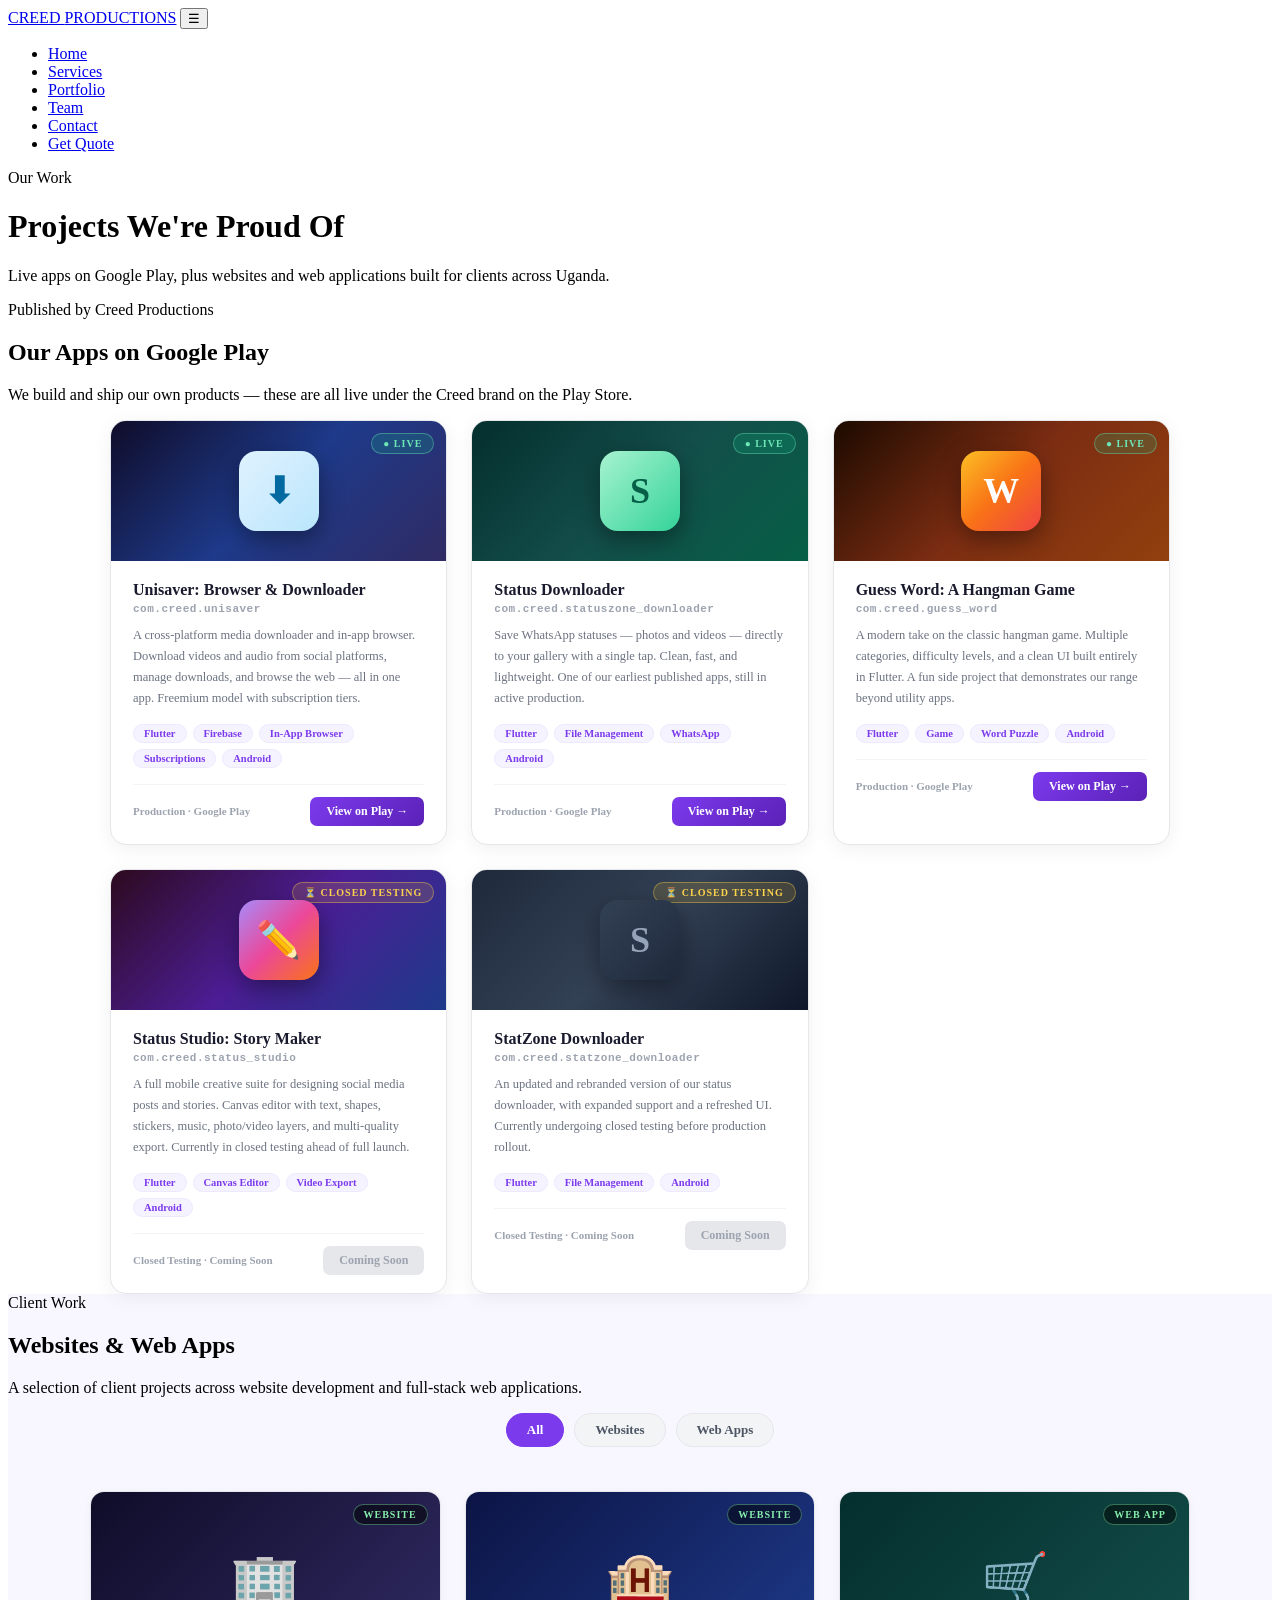
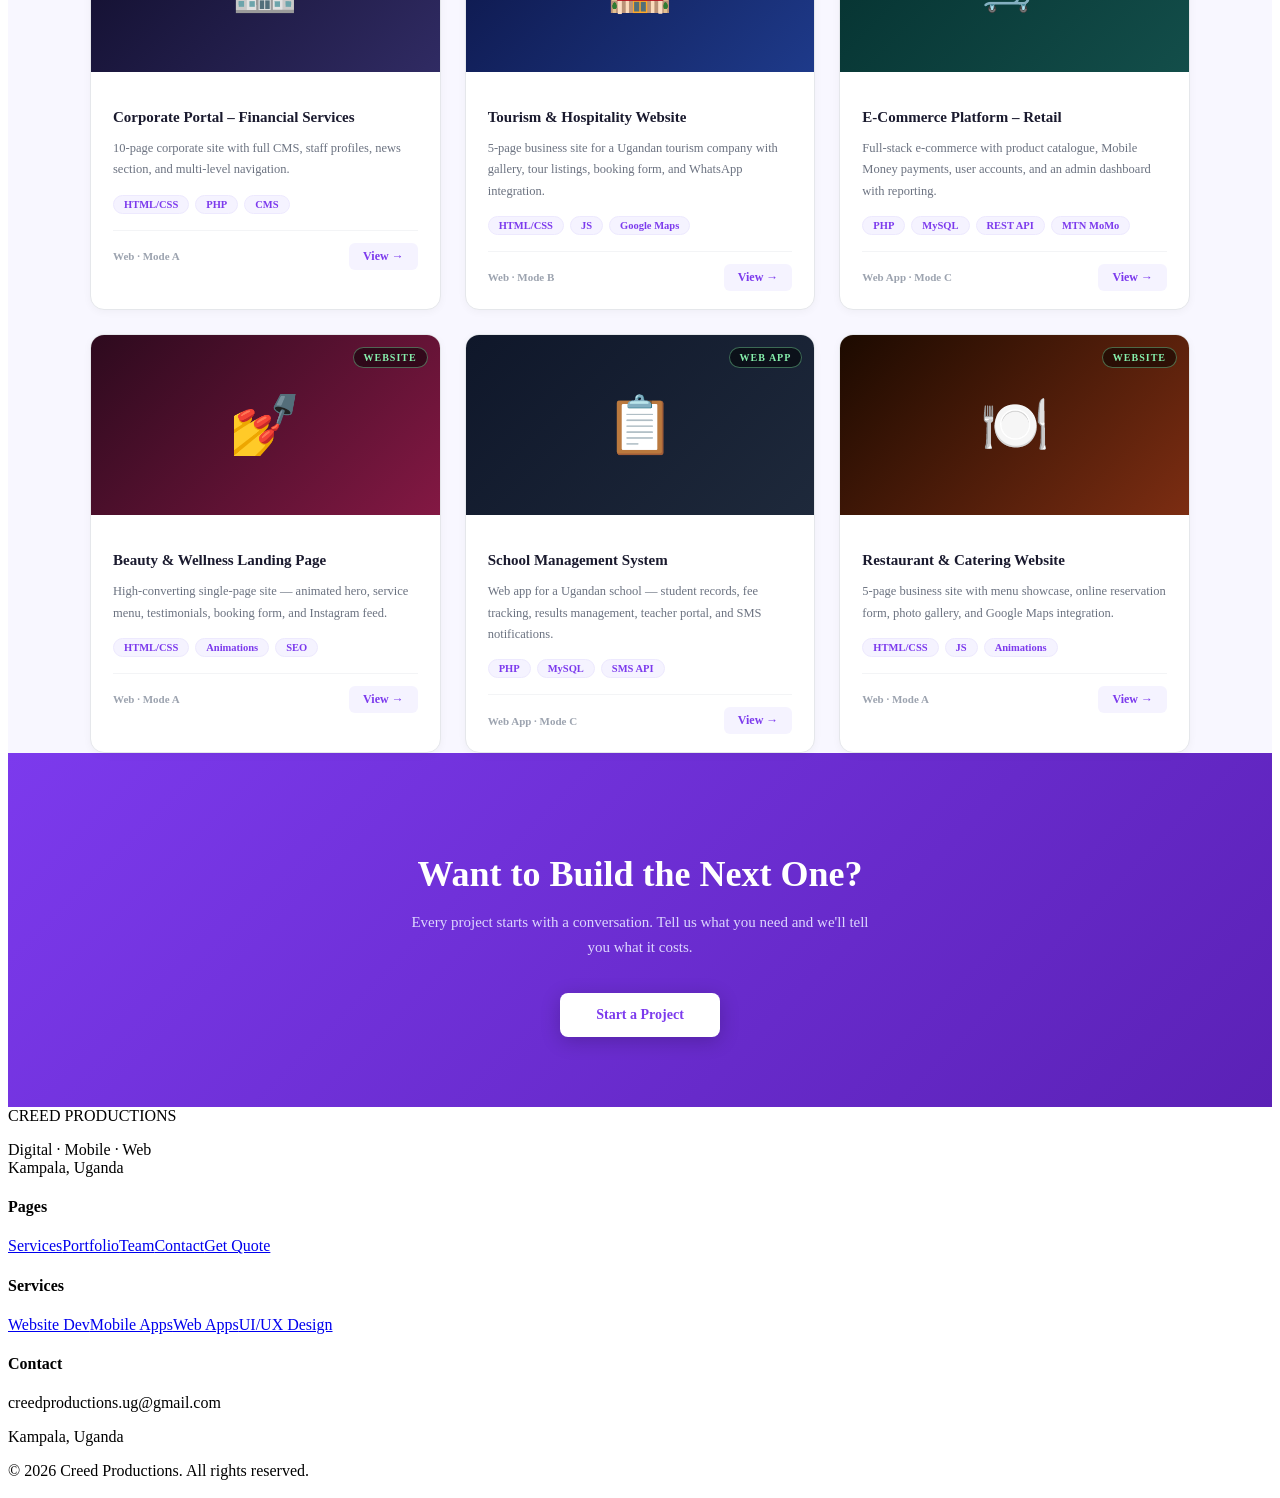
==== portfolio.html @ fe0b8bd3 "Create portfolio.html" ====
<!DOCTYPE html>
<html lang="en">
<head>
<meta charset="UTF-8">
<meta name="viewport" content="width=device-width, initial-scale=1.0">
<title>Portfolio – Creed Productions</title>
<link rel="stylesheet" href="style.css">
<style>
.filter-bar { display:flex; gap:10px; flex-wrap:wrap; justify-content:center; margin-bottom:44px; }
.filter-btn { background:#f3f4f6; color:#4b5563; border:1.5px solid #e5e7eb; padding:8px 20px; border-radius:30px; font-size:13px; font-weight:600; cursor:pointer; transition:all 0.2s; font-family:inherit; }
.filter-btn:hover, .filter-btn.active { background:#7c3aed; color:#fff; border-color:#7c3aed; }

.portfolio-grid { max-width:1100px; margin:0 auto; display:grid; grid-template-columns:repeat(auto-fill,minmax(320px,1fr)); gap:24px; }
.proj-card { background:#fff; border-radius:14px; overflow:hidden; border:1.5px solid #e5e7eb; transition:transform 0.3s,box-shadow 0.3s,border-color 0.3s; box-shadow:0 2px 8px rgba(0,0,0,0.04); }
.proj-card:hover { transform:translateY(-6px); box-shadow:0 16px 40px rgba(124,58,237,0.14),0 3px 0 #7c3aed; border-color:#7c3aed; }
.proj-thumb { height:180px; display:flex; align-items:center; justify-content:center; font-size:56px; position:relative; }
.proj-thumb.purple { background:linear-gradient(135deg,#0f0c29,#302b63); }
.proj-thumb.blue   { background:linear-gradient(135deg,#0c1445,#1e3a8a); }
.proj-thumb.teal   { background:linear-gradient(135deg,#042f2e,#134e4a); }
.proj-thumb.pink   { background:linear-gradient(135deg,#2d0a1e,#831843); }
.proj-thumb.orange { background:linear-gradient(135deg,#1c0a00,#7c2d12); }
.proj-thumb.slate  { background:linear-gradient(135deg,#0f172a,#1e293b); }
.proj-type-badge { position:absolute; top:12px; right:12px; background:rgba(0,0,0,0.5); backdrop-filter:blur(8px); color:#a78bfa; font-size:10px; font-weight:700; letter-spacing:1px; text-transform:uppercase; padding:4px 10px; border-radius:20px; border:1px solid rgba(167,139,250,0.3); }
.proj-type-badge.live { color:#86efac; border-color:rgba(134,239,172,0.4); }
.proj-type-badge.testing { color:#fcd34d; border-color:rgba(252,211,77,0.4); }
.proj-body { padding:22px 22px 18px; }
.proj-body h3 { font-size:15px; font-weight:700; color:#1a1a2e; margin-bottom:8px; }
.proj-body p { font-size:12.5px; color:#6b7280; line-height:1.7; margin-bottom:14px; }
.proj-tags { display:flex; gap:6px; flex-wrap:wrap; margin-bottom:16px; }
.proj-tag { font-size:10.5px; font-weight:600; padding:3px 10px; border-radius:20px; background:#f5f3ff; color:#7c3aed; border:1px solid #ede9fe; }
.proj-footer { display:flex; justify-content:space-between; align-items:center; padding-top:12px; border-top:1px solid #f3f4f6; }
.proj-platform { font-size:11px; color:#9ca3af; font-weight:600; }
.proj-link { font-size:12px; font-weight:700; color:#7c3aed; text-decoration:none; padding:6px 14px; border-radius:6px; background:#f5f3ff; transition:background 0.2s; }
.proj-link:hover { background:#ede9fe; }

/* featured apps */
.apps-grid { max-width:1060px; margin:0 auto; display:grid; grid-template-columns:repeat(auto-fill,minmax(300px,1fr)); gap:24px; }

.app-card {
  border-radius:16px; overflow:hidden; border:1.5px solid #e5e7eb;
  box-shadow:0 4px 20px rgba(0,0,0,0.06);
  transition:transform 0.3s,box-shadow 0.3s,border-color 0.3s;
  background:#fff;
}
.app-card:hover { transform:translateY(-6px); box-shadow:0 16px 40px rgba(124,58,237,0.16),0 3px 0 #7c3aed; border-color:#7c3aed; }

.app-card-top {
  height:140px; display:flex; align-items:center; justify-content:center;
  position:relative;
}
.app-card-top.grad-unisaver { background:linear-gradient(135deg,#0f0c29,#1e3a8a,#302b63); }
.app-card-top.grad-statdl   { background:linear-gradient(135deg,#042f2e,#134e4a,#065f46); }
.app-card-top.grad-studio   { background:linear-gradient(135deg,#2d0a1e,#4c1d95,#1e3a8a); }
.app-card-top.grad-guess    { background:linear-gradient(135deg,#1c0a00,#7c2d12,#92400e); }

.app-icon-wrap {
  width:80px; height:80px; border-radius:18px; overflow:hidden;
  box-shadow:0 8px 24px rgba(0,0,0,0.4);
  display:flex; align-items:center; justify-content:center;
  font-size:36px; font-weight:800; color:#fff;
  position:relative; z-index:1;
}
/* icon colours matching real app icons */
.app-icon-wrap.unisaver { background:linear-gradient(135deg,#e0f2fe,#bae6fd); color:#0369a1; }
.app-icon-wrap.statusdl { background:linear-gradient(135deg,#a7f3d0,#34d399); color:#065f46; }
.app-icon-wrap.studio   { background:linear-gradient(135deg,#a78bfa,#ec4899,#f97316); color:#fff; }
.app-icon-wrap.guess    { background:linear-gradient(135deg,#fbbf24,#f97316,#ef4444); color:#fff; }

.status-pill {
  position:absolute; top:12px; right:12px;
  font-size:10px; font-weight:700; letter-spacing:1px; text-transform:uppercase;
  padding:4px 11px; border-radius:20px; backdrop-filter:blur(8px);
}
.status-pill.live     { background:rgba(16,185,129,0.2); color:#6ee7b7; border:1px solid rgba(110,231,183,0.4); }
.status-pill.testing  { background:rgba(251,191,36,0.15); color:#fcd34d; border:1px solid rgba(252,211,77,0.4); }

.app-card-body { padding:20px 22px 18px; }
.app-name { font-size:16px; font-weight:800; color:#1a1a2e; margin-bottom:4px; }
.app-package { font-size:11px; color:#9ca3af; font-weight:600; letter-spacing:0.5px; margin-bottom:10px; font-family:monospace; }
.app-desc { font-size:12.5px; color:#6b7280; line-height:1.7; margin-bottom:14px; }
.app-tags { display:flex; gap:6px; flex-wrap:wrap; margin-bottom:16px; }
.app-tag { font-size:10.5px; font-weight:600; padding:3px 10px; border-radius:20px; background:#f5f3ff; color:#7c3aed; border:1px solid #ede9fe; }
.app-footer { display:flex; justify-content:space-between; align-items:center; padding-top:12px; border-top:1px solid #f3f4f6; }
.app-platform { font-size:11px; color:#9ca3af; font-weight:600; }
.app-store-btn { font-size:12px; font-weight:700; color:#fff; text-decoration:none; padding:7px 16px; border-radius:7px; background:linear-gradient(135deg,#7c3aed,#5b21b6); transition:opacity 0.2s; }
.app-store-btn:hover { opacity:0.85; }
.app-store-btn.disabled { background:#e5e7eb; color:#9ca3af; cursor:default; }

@media (max-width:768px) {
  .apps-grid { grid-template-columns:1fr; }
  .portfolio-grid { grid-template-columns:1fr; }
}
</style>
</head>
<body>
<nav class="nav" id="nav">
  <div class="nav-inner">
    <a href="index.html" class="nav-logo">CREED <span>PRODUCTIONS</span></a>
    <button class="nav-toggle" id="navToggle">&#9776;</button>
    <ul class="nav-links" id="navLinks">
      <li><a href="index.html">Home</a></li>
      <li><a href="services.html">Services</a></li>
      <li><a href="portfolio.html" class="active">Portfolio</a></li>
      <li><a href="team.html">Team</a></li>
      <li><a href="contact.html">Contact</a></li>
      <li><a href="quotation.html" class="nav-cta">Get Quote</a></li>
    </ul>
  </div>
</nav>

<div class="page-hero">
  <div class="page-hero-tag">Our Work</div>
  <h1>Projects We're <span>Proud Of</span></h1>
  <p>Live apps on Google Play, plus websites and web applications built for clients across Uganda.</p>
</div>

<!-- OUR APPS -->
<section class="section" style="background:#fff;">
  <div class="section-center">
    <div class="section-tag">Published by Creed Productions</div>
    <h2 class="section-title">Our Apps on Google Play</h2>
    <p class="section-sub">We build and ship our own products — these are all live under the Creed brand on the Play Store.</p>
  </div>

  <div class="apps-grid">

    <!-- Unisaver -->
    <div class="app-card anim">
      <div class="app-card-top grad-unisaver">
        <div class="app-icon-wrap unisaver">⬇</div>
        <div class="status-pill live">● Live</div>
      </div>
      <div class="app-card-body">
        <div class="app-name">Unisaver: Browser &amp; Downloader</div>
        <div class="app-package">com.creed.unisaver</div>
        <div class="app-desc">A cross-platform media downloader and in-app browser. Download videos and audio from social platforms, manage downloads, and browse the web — all in one app. Freemium model with subscription tiers.</div>
        <div class="app-tags"><span class="app-tag">Flutter</span><span class="app-tag">Firebase</span><span class="app-tag">In-App Browser</span><span class="app-tag">Subscriptions</span><span class="app-tag">Android</span></div>
        <div class="app-footer">
          <span class="app-platform">Production · Google Play</span>
          <a href="https://play.google.com/store/apps/details?id=com.creed.unisaver" target="_blank" class="app-store-btn">View on Play →</a>
        </div>
      </div>
    </div>

    <!-- Status Downloader -->
    <div class="app-card anim">
      <div class="app-card-top grad-statdl">
        <div class="app-icon-wrap statusdl">S</div>
        <div class="status-pill live">● Live</div>
      </div>
      <div class="app-card-body">
        <div class="app-name">Status Downloader</div>
        <div class="app-package">com.creed.statuszone_downloader</div>
        <div class="app-desc">Save WhatsApp statuses — photos and videos — directly to your gallery with a single tap. Clean, fast, and lightweight. One of our earliest published apps, still in active production.</div>
        <div class="app-tags"><span class="app-tag">Flutter</span><span class="app-tag">File Management</span><span class="app-tag">WhatsApp</span><span class="app-tag">Android</span></div>
        <div class="app-footer">
          <span class="app-platform">Production · Google Play</span>
          <a href="https://play.google.com/store/apps/details?id=com.creed.statuszone_downloader" target="_blank" class="app-store-btn">View on Play →</a>
        </div>
      </div>
    </div>

    <!-- Guess Word -->
    <div class="app-card anim">
      <div class="app-card-top grad-guess">
        <div class="app-icon-wrap guess">W</div>
        <div class="status-pill live">● Live</div>
      </div>
      <div class="app-card-body">
        <div class="app-name">Guess Word: A Hangman Game</div>
        <div class="app-package">com.creed.guess_word</div>
        <div class="app-desc">A modern take on the classic hangman game. Multiple categories, difficulty levels, and a clean UI built entirely in Flutter. A fun side project that demonstrates our range beyond utility apps.</div>
        <div class="app-tags"><span class="app-tag">Flutter</span><span class="app-tag">Game</span><span class="app-tag">Word Puzzle</span><span class="app-tag">Android</span></div>
        <div class="app-footer">
          <span class="app-platform">Production · Google Play</span>
          <a href="https://play.google.com/store/apps/details?id=com.creed.guess_word" target="_blank" class="app-store-btn">View on Play →</a>
        </div>
      </div>
    </div>

    <!-- Status Studio -->
    <div class="app-card anim">
      <div class="app-card-top grad-studio">
        <div class="app-icon-wrap studio">✏️</div>
        <div class="status-pill testing">⏳ Closed Testing</div>
      </div>
      <div class="app-card-body">
        <div class="app-name">Status Studio: Story Maker</div>
        <div class="app-package">com.creed.status_studio</div>
        <div class="app-desc">A full mobile creative suite for designing social media posts and stories. Canvas editor with text, shapes, stickers, music, photo/video layers, and multi-quality export. Currently in closed testing ahead of full launch.</div>
        <div class="app-tags"><span class="app-tag">Flutter</span><span class="app-tag">Canvas Editor</span><span class="app-tag">Video Export</span><span class="app-tag">Android</span></div>
        <div class="app-footer">
          <span class="app-platform">Closed Testing · Coming Soon</span>
          <span class="app-store-btn disabled">Coming Soon</span>
        </div>
      </div>
    </div>

    <!-- StatZone Downloader -->
    <div class="app-card anim">
      <div class="app-card-top grad-statdl" style="background:linear-gradient(135deg,#1e293b,#334155,#0f172a);">
        <div class="app-icon-wrap statusdl" style="background:linear-gradient(135deg,#334155,#1e293b); color:#94a3b8;">S</div>
        <div class="status-pill testing">⏳ Closed Testing</div>
      </div>
      <div class="app-card-body">
        <div class="app-name">StatZone Downloader</div>
        <div class="app-package">com.creed.statzone_downloader</div>
        <div class="app-desc">An updated and rebranded version of our status downloader, with expanded support and a refreshed UI. Currently undergoing closed testing before production rollout.</div>
        <div class="app-tags"><span class="app-tag">Flutter</span><span class="app-tag">File Management</span><span class="app-tag">Android</span></div>
        <div class="app-footer">
          <span class="app-platform">Closed Testing · Coming Soon</span>
          <span class="app-store-btn disabled">Coming Soon</span>
        </div>
      </div>
    </div>

  </div>
</section>

<!-- CLIENT PROJECTS -->
<section class="section" style="background:#f8f7ff;">
  <div class="section-center">
    <div class="section-tag">Client Work</div>
    <h2 class="section-title">Websites &amp; Web Apps</h2>
    <p class="section-sub">A selection of client projects across website development and full-stack web applications.</p>
  </div>
  <div style="max-width:1100px; margin:0 auto;">
    <div class="filter-bar">
      <button class="filter-btn active" data-filter="all">All</button>
      <button class="filter-btn" data-filter="web">Websites</button>
      <button class="filter-btn" data-filter="webapp">Web Apps</button>
    </div>
    <div class="portfolio-grid" id="portfolioGrid">
      <div class="proj-card anim" data-type="web">
        <div class="proj-thumb purple"><span>🏢</span><div class="proj-type-badge live">Website</div></div>
        <div class="proj-body"><h3>Corporate Portal – Financial Services</h3><p>10-page corporate site with full CMS, staff profiles, news section, and multi-level navigation.</p><div class="proj-tags"><span class="proj-tag">HTML/CSS</span><span class="proj-tag">PHP</span><span class="proj-tag">CMS</span></div><div class="proj-footer"><span class="proj-platform">Web · Mode A</span><a href="#" class="proj-link">View →</a></div></div>
      </div>
      <div class="proj-card anim" data-type="web">
        <div class="proj-thumb blue"><span>🏨</span><div class="proj-type-badge live">Website</div></div>
        <div class="proj-body"><h3>Tourism &amp; Hospitality Website</h3><p>5-page business site for a Ugandan tourism company with gallery, tour listings, booking form, and WhatsApp integration.</p><div class="proj-tags"><span class="proj-tag">HTML/CSS</span><span class="proj-tag">JS</span><span class="proj-tag">Google Maps</span></div><div class="proj-footer"><span class="proj-platform">Web · Mode B</span><a href="#" class="proj-link">View →</a></div></div>
      </div>
      <div class="proj-card anim" data-type="webapp">
        <div class="proj-thumb teal"><span>🛒</span><div class="proj-type-badge live">Web App</div></div>
        <div class="proj-body"><h3>E-Commerce Platform – Retail</h3><p>Full-stack e-commerce with product catalogue, Mobile Money payments, user accounts, and an admin dashboard with reporting.</p><div class="proj-tags"><span class="proj-tag">PHP</span><span class="proj-tag">MySQL</span><span class="proj-tag">REST API</span><span class="proj-tag">MTN MoMo</span></div><div class="proj-footer"><span class="proj-platform">Web App · Mode C</span><a href="#" class="proj-link">View →</a></div></div>
      </div>
      <div class="proj-card anim" data-type="web">
        <div class="proj-thumb pink"><span>💅</span><div class="proj-type-badge live">Website</div></div>
        <div class="proj-body"><h3>Beauty &amp; Wellness Landing Page</h3><p>High-converting single-page site — animated hero, service menu, testimonials, booking form, and Instagram feed.</p><div class="proj-tags"><span class="proj-tag">HTML/CSS</span><span class="proj-tag">Animations</span><span class="proj-tag">SEO</span></div><div class="proj-footer"><span class="proj-platform">Web · Mode A</span><a href="#" class="proj-link">View →</a></div></div>
      </div>
      <div class="proj-card anim" data-type="webapp">
        <div class="proj-thumb slate"><span>📋</span><div class="proj-type-badge live">Web App</div></div>
        <div class="proj-body"><h3>School Management System</h3><p>Web app for a Ugandan school — student records, fee tracking, results management, teacher portal, and SMS notifications.</p><div class="proj-tags"><span class="proj-tag">PHP</span><span class="proj-tag">MySQL</span><span class="proj-tag">SMS API</span></div><div class="proj-footer"><span class="proj-platform">Web App · Mode C</span><a href="#" class="proj-link">View →</a></div></div>
      </div>
      <div class="proj-card anim" data-type="web">
        <div class="proj-thumb orange"><span>🍽️</span><div class="proj-type-badge live">Website</div></div>
        <div class="proj-body"><h3>Restaurant &amp; Catering Website</h3><p>5-page business site with menu showcase, online reservation form, photo gallery, and Google Maps integration.</p><div class="proj-tags"><span class="proj-tag">HTML/CSS</span><span class="proj-tag">JS</span><span class="proj-tag">Animations</span></div><div class="proj-footer"><span class="proj-platform">Web · Mode A</span><a href="#" class="proj-link">View →</a></div></div>
      </div>
    </div>
  </div>
</section>

<section style="background:linear-gradient(135deg,#7c3aed,#5b21b6);padding:70px 24px;text-align:center;">
  <h2 style="font-size:clamp(22px,4vw,36px);font-weight:800;color:#fff;margin-bottom:14px;">Want to Build the Next One?</h2>
  <p style="font-size:15px;color:#ddd6fe;margin-bottom:32px;max-width:460px;margin-left:auto;margin-right:auto;line-height:1.7;">Every project starts with a conversation. Tell us what you need and we'll tell you what it costs.</p>
  <a href="contact.html" style="display:inline-block;background:#fff;color:#7c3aed;padding:14px 36px;border-radius:8px;font-weight:800;font-size:14px;text-decoration:none;box-shadow:0 4px 20px rgba(0,0,0,0.2);">Start a Project</a>
</section>

<footer class="footer-main">
  <div class="footer-inner">
    <div class="footer-brand"><div class="f-logo">CREED <span>PRODUCTIONS</span></div><p>Digital · Mobile · Web<br>Kampala, Uganda</p></div>
    <div class="footer-links"><h4>Pages</h4><a href="services.html">Services</a><a href="portfolio.html">Portfolio</a><a href="team.html">Team</a><a href="contact.html">Contact</a><a href="quotation.html">Get Quote</a></div>
    <div class="footer-links"><h4>Services</h4><a href="services.html#web">Website Dev</a><a href="services.html#mobile">Mobile Apps</a><a href="services.html#webapp">Web Apps</a><a href="services.html#design">UI/UX Design</a></div>
    <div class="footer-contact-block"><h4>Contact</h4><p>creedproductions.ug@gmail.com</p><p>Kampala, Uganda</p></div>
  </div>
  <div class="footer-bottom"><p>© 2026 Creed Productions. All rights reserved.</p></div>
</footer>

<script src="main.js"></script>
<script>
document.querySelectorAll('.filter-btn').forEach(btn => {
  btn.addEventListener('click', () => {
    document.querySelectorAll('.filter-btn').forEach(b => b.classList.remove('active'));
    btn.classList.add('active');
    const f = btn.dataset.filter;
    document.querySelectorAll('.proj-card').forEach(card => {
      card.style.display = (f === 'all' || card.dataset.type === f) ? '' : 'none';
    });
  });
});
</script>
</body>
                                                                                                                                                                                             </html>
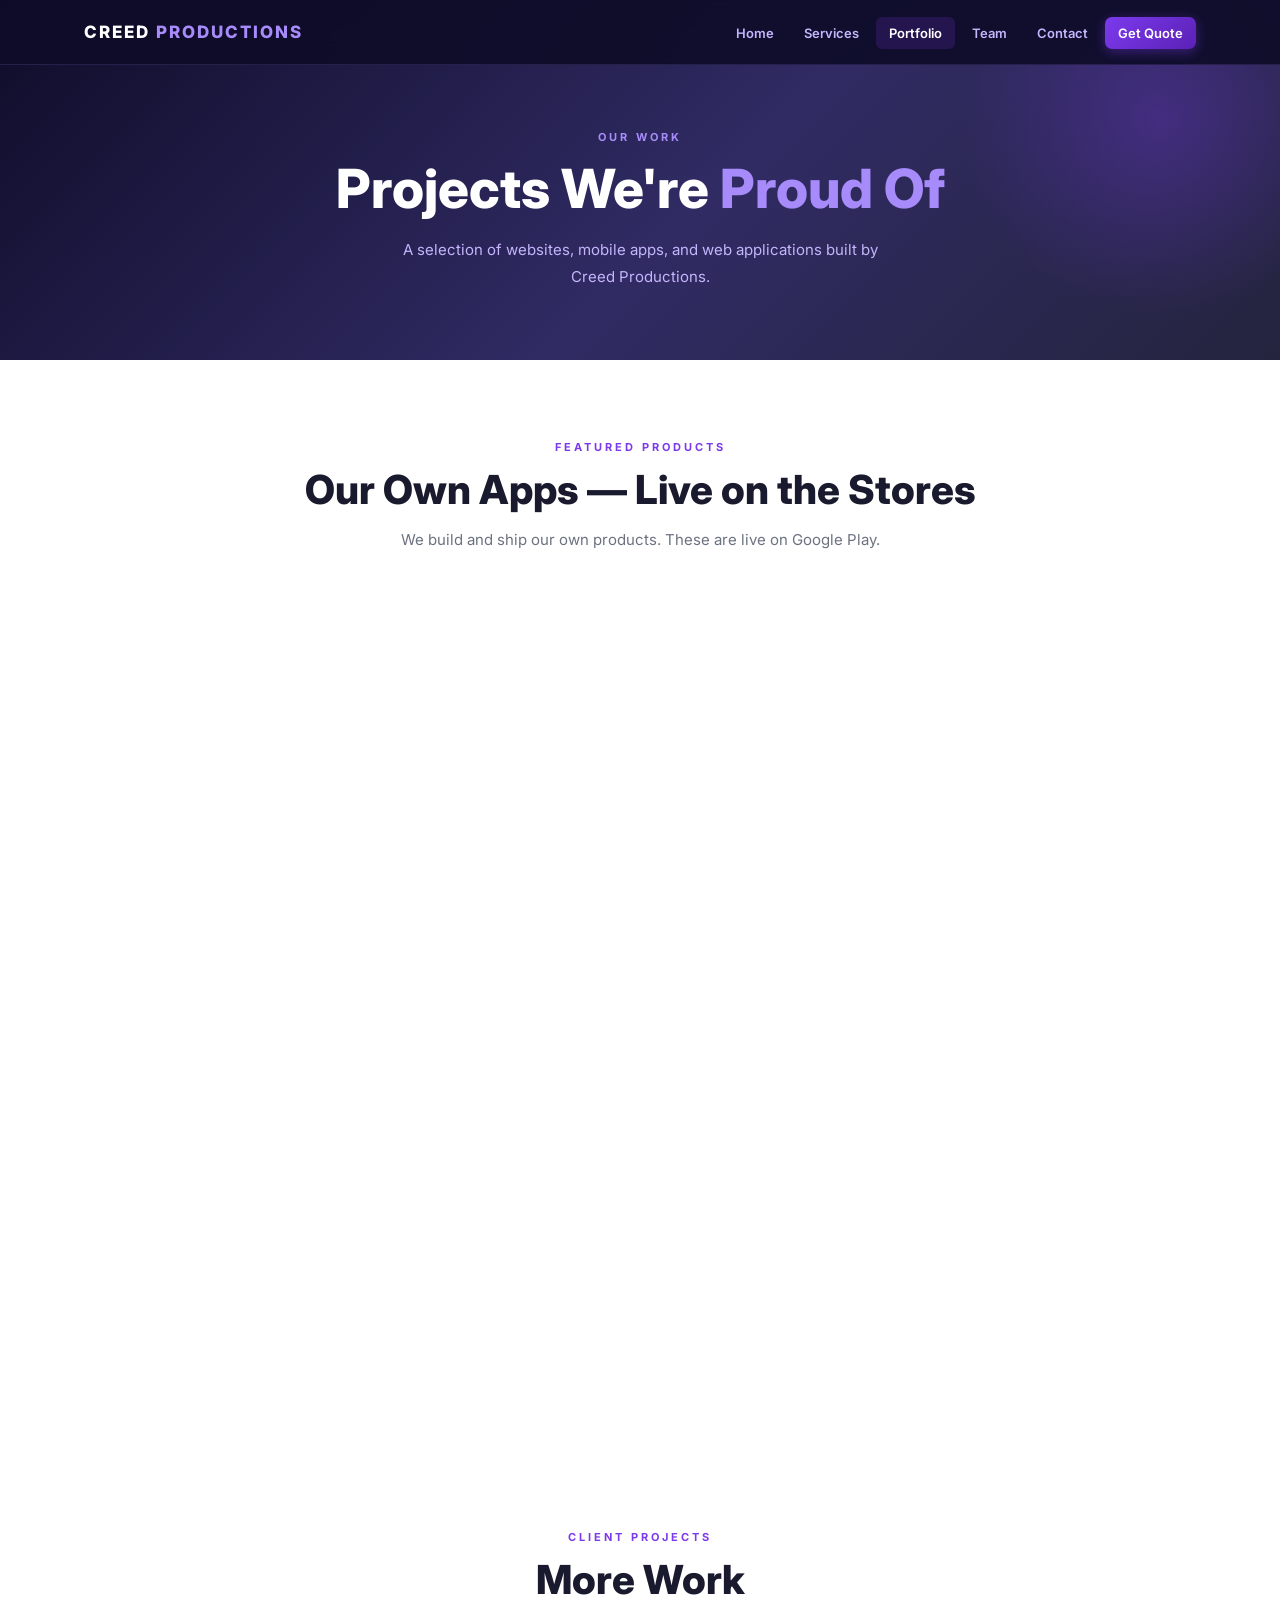
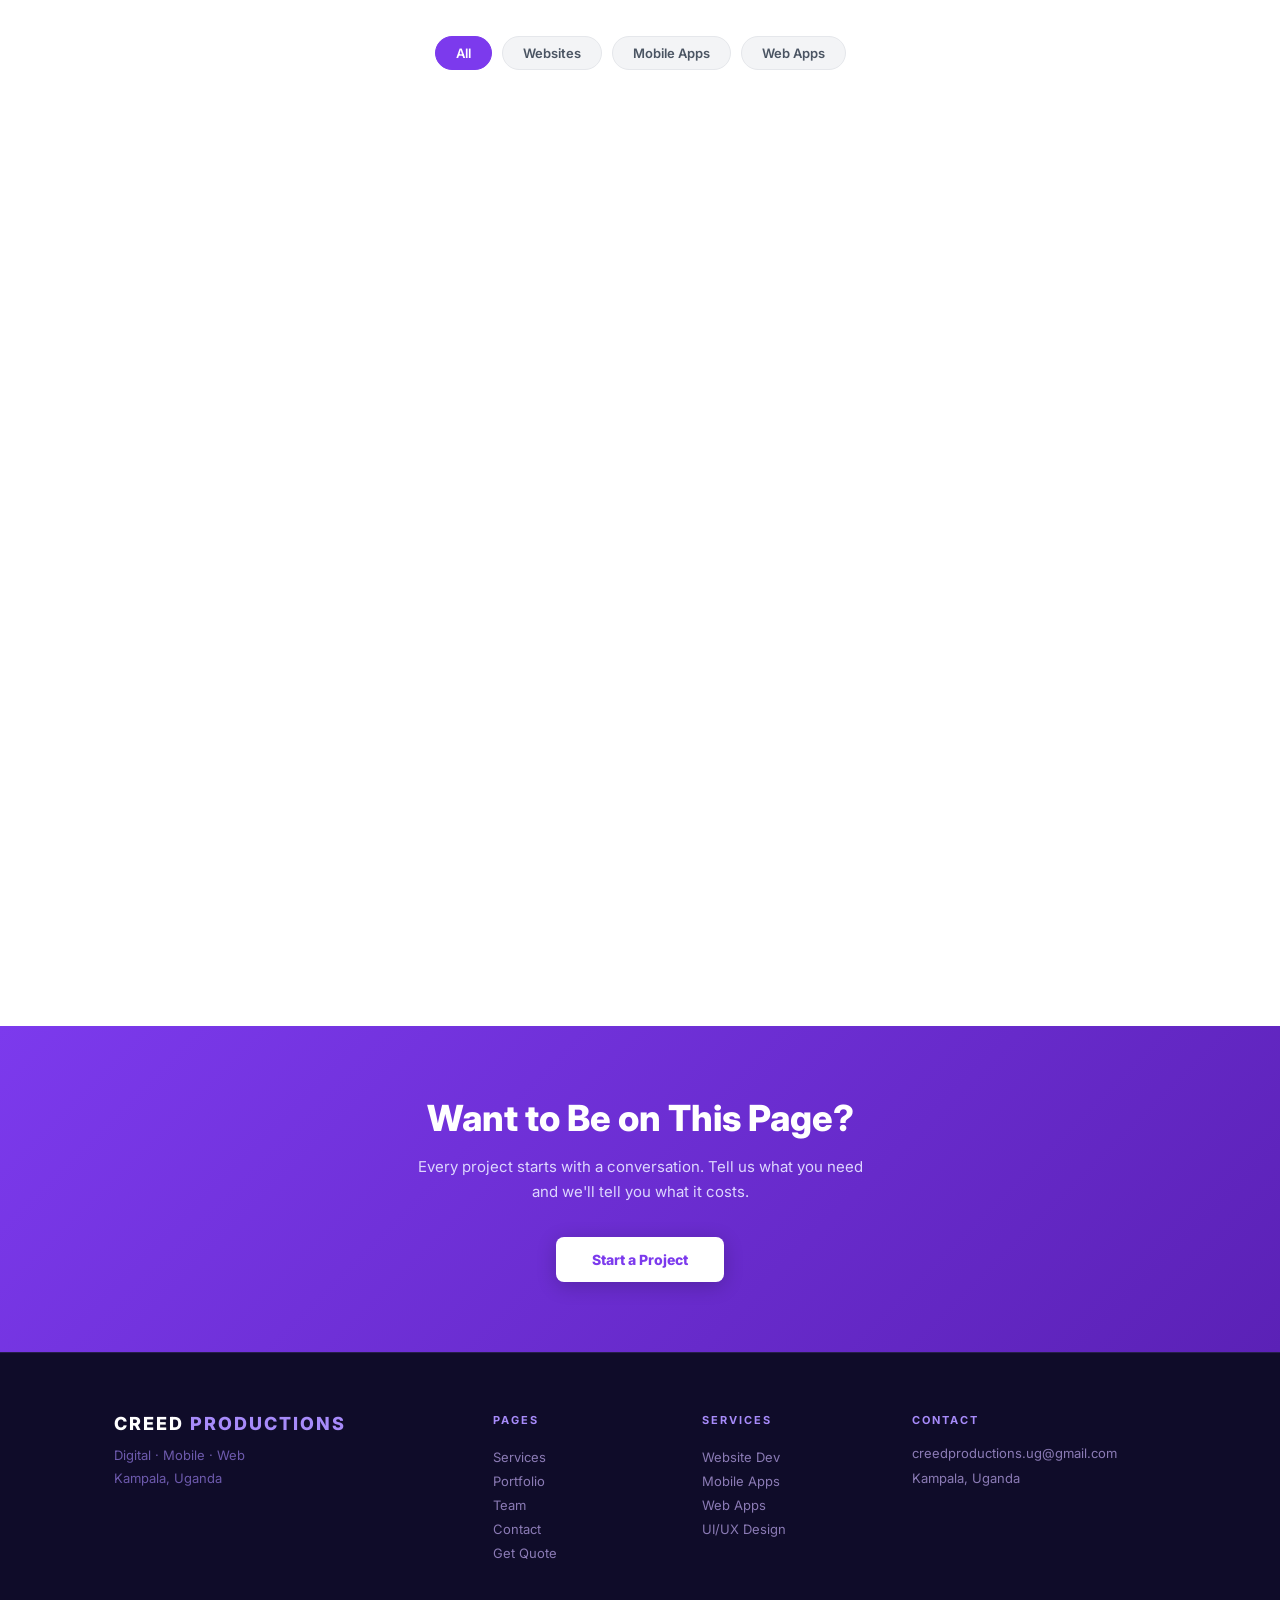
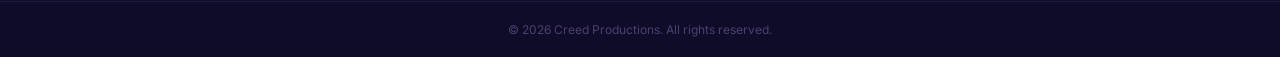
==== commit 74eaa48e: "Add files via upload" ====
--- a/portfolio.html
+++ b/portfolio.html
@@ -9,7 +9,6 @@
 .filter-bar { display:flex; gap:10px; flex-wrap:wrap; justify-content:center; margin-bottom:44px; }
 .filter-btn { background:#f3f4f6; color:#4b5563; border:1.5px solid #e5e7eb; padding:8px 20px; border-radius:30px; font-size:13px; font-weight:600; cursor:pointer; transition:all 0.2s; font-family:inherit; }
 .filter-btn:hover, .filter-btn.active { background:#7c3aed; color:#fff; border-color:#7c3aed; }
-
 .portfolio-grid { max-width:1100px; margin:0 auto; display:grid; grid-template-columns:repeat(auto-fill,minmax(320px,1fr)); gap:24px; }
 .proj-card { background:#fff; border-radius:14px; overflow:hidden; border:1.5px solid #e5e7eb; transition:transform 0.3s,box-shadow 0.3s,border-color 0.3s; box-shadow:0 2px 8px rgba(0,0,0,0.04); }
 .proj-card:hover { transform:translateY(-6px); box-shadow:0 16px 40px rgba(124,58,237,0.14),0 3px 0 #7c3aed; border-color:#7c3aed; }
@@ -21,8 +20,6 @@
 .proj-thumb.orange { background:linear-gradient(135deg,#1c0a00,#7c2d12); }
 .proj-thumb.slate  { background:linear-gradient(135deg,#0f172a,#1e293b); }
 .proj-type-badge { position:absolute; top:12px; right:12px; background:rgba(0,0,0,0.5); backdrop-filter:blur(8px); color:#a78bfa; font-size:10px; font-weight:700; letter-spacing:1px; text-transform:uppercase; padding:4px 10px; border-radius:20px; border:1px solid rgba(167,139,250,0.3); }
-.proj-type-badge.live { color:#86efac; border-color:rgba(134,239,172,0.4); }
-.proj-type-badge.testing { color:#fcd34d; border-color:rgba(252,211,77,0.4); }
 .proj-body { padding:22px 22px 18px; }
 .proj-body h3 { font-size:15px; font-weight:700; color:#1a1a2e; margin-bottom:8px; }
 .proj-body p { font-size:12.5px; color:#6b7280; line-height:1.7; margin-bottom:14px; }
@@ -32,62 +29,18 @@
 .proj-platform { font-size:11px; color:#9ca3af; font-weight:600; }
 .proj-link { font-size:12px; font-weight:700; color:#7c3aed; text-decoration:none; padding:6px 14px; border-radius:6px; background:#f5f3ff; transition:background 0.2s; }
 .proj-link:hover { background:#ede9fe; }
-
-/* featured apps */
-.apps-grid { max-width:1060px; margin:0 auto; display:grid; grid-template-columns:repeat(auto-fill,minmax(300px,1fr)); gap:24px; }
-
-.app-card {
-  border-radius:16px; overflow:hidden; border:1.5px solid #e5e7eb;
-  box-shadow:0 4px 20px rgba(0,0,0,0.06);
-  transition:transform 0.3s,box-shadow 0.3s,border-color 0.3s;
-  background:#fff;
-}
-.app-card:hover { transform:translateY(-6px); box-shadow:0 16px 40px rgba(124,58,237,0.16),0 3px 0 #7c3aed; border-color:#7c3aed; }
-
-.app-card-top {
-  height:140px; display:flex; align-items:center; justify-content:center;
-  position:relative;
-}
-.app-card-top.grad-unisaver { background:linear-gradient(135deg,#0f0c29,#1e3a8a,#302b63); }
-.app-card-top.grad-statdl   { background:linear-gradient(135deg,#042f2e,#134e4a,#065f46); }
-.app-card-top.grad-studio   { background:linear-gradient(135deg,#2d0a1e,#4c1d95,#1e3a8a); }
-.app-card-top.grad-guess    { background:linear-gradient(135deg,#1c0a00,#7c2d12,#92400e); }
-
-.app-icon-wrap {
-  width:80px; height:80px; border-radius:18px; overflow:hidden;
-  box-shadow:0 8px 24px rgba(0,0,0,0.4);
-  display:flex; align-items:center; justify-content:center;
-  font-size:36px; font-weight:800; color:#fff;
-  position:relative; z-index:1;
-}
-/* icon colours matching real app icons */
-.app-icon-wrap.unisaver { background:linear-gradient(135deg,#e0f2fe,#bae6fd); color:#0369a1; }
-.app-icon-wrap.statusdl { background:linear-gradient(135deg,#a7f3d0,#34d399); color:#065f46; }
-.app-icon-wrap.studio   { background:linear-gradient(135deg,#a78bfa,#ec4899,#f97316); color:#fff; }
-.app-icon-wrap.guess    { background:linear-gradient(135deg,#fbbf24,#f97316,#ef4444); color:#fff; }
-
-.status-pill {
-  position:absolute; top:12px; right:12px;
-  font-size:10px; font-weight:700; letter-spacing:1px; text-transform:uppercase;
-  padding:4px 11px; border-radius:20px; backdrop-filter:blur(8px);
-}
-.status-pill.live     { background:rgba(16,185,129,0.2); color:#6ee7b7; border:1px solid rgba(110,231,183,0.4); }
-.status-pill.testing  { background:rgba(251,191,36,0.15); color:#fcd34d; border:1px solid rgba(252,211,77,0.4); }
-
-.app-card-body { padding:20px 22px 18px; }
-.app-name { font-size:16px; font-weight:800; color:#1a1a2e; margin-bottom:4px; }
-.app-package { font-size:11px; color:#9ca3af; font-weight:600; letter-spacing:0.5px; margin-bottom:10px; font-family:monospace; }
-.app-desc { font-size:12.5px; color:#6b7280; line-height:1.7; margin-bottom:14px; }
-.app-tags { display:flex; gap:6px; flex-wrap:wrap; margin-bottom:16px; }
-.app-tag { font-size:10.5px; font-weight:600; padding:3px 10px; border-radius:20px; background:#f5f3ff; color:#7c3aed; border:1px solid #ede9fe; }
-.app-footer { display:flex; justify-content:space-between; align-items:center; padding-top:12px; border-top:1px solid #f3f4f6; }
-.app-platform { font-size:11px; color:#9ca3af; font-weight:600; }
-.app-store-btn { font-size:12px; font-weight:700; color:#fff; text-decoration:none; padding:7px 16px; border-radius:7px; background:linear-gradient(135deg,#7c3aed,#5b21b6); transition:opacity 0.2s; }
-.app-store-btn:hover { opacity:0.85; }
-.app-store-btn.disabled { background:#e5e7eb; color:#9ca3af; cursor:default; }
-
+.featured-project { max-width:1060px; margin:0 auto 40px; background:linear-gradient(135deg,#0f0c29,#302b63); border-radius:16px; overflow:hidden; display:grid; grid-template-columns:1fr 1fr; box-shadow:0 20px 60px rgba(124,58,237,0.25); }
+.feat-left { padding:52px 44px; display:flex; flex-direction:column; justify-content:center; }
+.feat-tag { font-size:10.5px; letter-spacing:3px; color:#a78bfa; text-transform:uppercase; font-weight:700; margin-bottom:16px; }
+.feat-left h2 { font-size:clamp(20px,3vw,32px); font-weight:800; color:#fff; margin-bottom:14px; line-height:1.2; }
+.feat-left p { font-size:13.5px; color:#c4b5fd; line-height:1.8; margin-bottom:24px; }
+.feat-badges { display:flex; gap:8px; flex-wrap:wrap; margin-bottom:28px; }
+.feat-badge { background:rgba(124,58,237,0.25); border:1px solid rgba(167,139,250,0.3); color:#a78bfa; font-size:11px; font-weight:600; padding:4px 12px; border-radius:20px; }
+.feat-right { display:flex; align-items:center; justify-content:center; font-size:90px; background:rgba(124,58,237,0.1); border-left:1px solid rgba(167,139,250,0.15); }
 @media (max-width:768px) {
-  .apps-grid { grid-template-columns:1fr; }
+  .featured-project { grid-template-columns:1fr; }
+  .feat-right { height:140px; font-size:60px; border-left:none; border-top:1px solid rgba(167,139,250,0.15); }
+  .feat-left { padding:28px 22px; }
   .portfolio-grid { grid-template-columns:1fr; }
 }
 </style>
@@ -111,158 +64,92 @@
 <div class="page-hero">
   <div class="page-hero-tag">Our Work</div>
   <h1>Projects We're <span>Proud Of</span></h1>
-  <p>Live apps on Google Play, plus websites and web applications built for clients across Uganda.</p>
+  <p>A selection of websites, mobile apps, and web applications built by Creed Productions.</p>
 </div>
 
-<!-- OUR APPS -->
 <section class="section" style="background:#fff;">
   <div class="section-center">
-    <div class="section-tag">Published by Creed Productions</div>
-    <h2 class="section-title">Our Apps on Google Play</h2>
-    <p class="section-sub">We build and ship our own products — these are all live under the Creed brand on the Play Store.</p>
+    <div class="section-tag">Featured Products</div>
+    <h2 class="section-title">Our Own Apps — Live on the Stores</h2>
+    <p class="section-sub">We build and ship our own products. These are live on Google Play.</p>
   </div>
 
-  <div class="apps-grid">
+  <div class="featured-project anim">
+    <div class="feat-left">
+      <div class="feat-tag">⭐ Featured — Live App</div>
+      <h2>Unisaver – Media Downloader</h2>
+      <p>A cross-platform media downloader and browser utility for Android and iOS. Supports video and audio downloads, an in-app browser, and a freemium subscription model. Built entirely in Flutter.</p>
+      <div class="feat-badges">
+        <span class="feat-badge">Flutter</span><span class="feat-badge">Firebase</span>
+        <span class="feat-badge">Android</span><span class="feat-badge">iOS</span>
+        <span class="feat-badge">Google Play</span>
+      </div>
+      <a href="#" class="btn-primary">View on Google Play</a>
+    </div>
+    <div class="feat-right">📱</div>
+  </div>
 
-    <!-- Unisaver -->
-    <div class="app-card anim">
-      <div class="app-card-top grad-unisaver">
-        <div class="app-icon-wrap unisaver">⬇</div>
-        <div class="status-pill live">● Live</div>
+  <div class="featured-project anim" style="background:linear-gradient(135deg,#042f2e,#134e4a); box-shadow:0 20px 60px rgba(4,120,87,0.2);">
+    <div class="feat-left">
+      <div class="feat-tag" style="color:#6ee7b7;">⭐ Featured — Live App</div>
+      <h2>Status Studio – Creative Editor</h2>
+      <p>A mobile creative suite for designing and editing social media posts, stories, and status updates. Full canvas editor with text, shapes, stickers, music, and multi-quality export.</p>
+      <div class="feat-badges">
+        <span class="feat-badge" style="background:rgba(16,185,129,0.2);border-color:rgba(52,211,153,0.3);color:#6ee7b7;">Flutter</span>
+        <span class="feat-badge" style="background:rgba(16,185,129,0.2);border-color:rgba(52,211,153,0.3);color:#6ee7b7;">Canvas Editor</span>
+        <span class="feat-badge" style="background:rgba(16,185,129,0.2);border-color:rgba(52,211,153,0.3);color:#6ee7b7;">Android</span>
+        <span class="feat-badge" style="background:rgba(16,185,129,0.2);border-color:rgba(52,211,153,0.3);color:#6ee7b7;">Video Export</span>
       </div>
-      <div class="app-card-body">
-        <div class="app-name">Unisaver: Browser &amp; Downloader</div>
-        <div class="app-package">com.creed.unisaver</div>
-        <div class="app-desc">A cross-platform media downloader and in-app browser. Download videos and audio from social platforms, manage downloads, and browse the web — all in one app. Freemium model with subscription tiers.</div>
-        <div class="app-tags"><span class="app-tag">Flutter</span><span class="app-tag">Firebase</span><span class="app-tag">In-App Browser</span><span class="app-tag">Subscriptions</span><span class="app-tag">Android</span></div>
-        <div class="app-footer">
-          <span class="app-platform">Production · Google Play</span>
-          <a href="https://play.google.com/store/apps/details?id=com.creed.unisaver" target="_blank" class="app-store-btn">View on Play →</a>
-        </div>
-      </div>
+      <a href="#" class="btn-primary" style="background:linear-gradient(135deg,#059669,#047857);">View on Google Play</a>
     </div>
+    <div class="feat-right" style="background:rgba(16,185,129,0.08);border-left-color:rgba(52,211,153,0.15);">🎨</div>
+  </div>
 
-    <!-- Status Downloader -->
-    <div class="app-card anim">
-      <div class="app-card-top grad-statdl">
-        <div class="app-icon-wrap statusdl">S</div>
-        <div class="status-pill live">● Live</div>
-      </div>
-      <div class="app-card-body">
-        <div class="app-name">Status Downloader</div>
-        <div class="app-package">com.creed.statuszone_downloader</div>
-        <div class="app-desc">Save WhatsApp statuses — photos and videos — directly to your gallery with a single tap. Clean, fast, and lightweight. One of our earliest published apps, still in active production.</div>
-        <div class="app-tags"><span class="app-tag">Flutter</span><span class="app-tag">File Management</span><span class="app-tag">WhatsApp</span><span class="app-tag">Android</span></div>
-        <div class="app-footer">
-          <span class="app-platform">Production · Google Play</span>
-          <a href="https://play.google.com/store/apps/details?id=com.creed.statuszone_downloader" target="_blank" class="app-store-btn">View on Play →</a>
-        </div>
-      </div>
+  <!-- PROJECT CARDS -->
+  <div style="max-width:1100px; margin:60px auto 0;">
+    <div class="section-center" style="margin-bottom:32px;">
+      <div class="section-tag">Client Projects</div>
+      <h2 class="section-title">More Work</h2>
     </div>
-
-    <!-- Guess Word -->
-    <div class="app-card anim">
-      <div class="app-card-top grad-guess">
-        <div class="app-icon-wrap guess">W</div>
-        <div class="status-pill live">● Live</div>
-      </div>
-      <div class="app-card-body">
-        <div class="app-name">Guess Word: A Hangman Game</div>
-        <div class="app-package">com.creed.guess_word</div>
-        <div class="app-desc">A modern take on the classic hangman game. Multiple categories, difficulty levels, and a clean UI built entirely in Flutter. A fun side project that demonstrates our range beyond utility apps.</div>
-        <div class="app-tags"><span class="app-tag">Flutter</span><span class="app-tag">Game</span><span class="app-tag">Word Puzzle</span><span class="app-tag">Android</span></div>
-        <div class="app-footer">
-          <span class="app-platform">Production · Google Play</span>
-          <a href="https://play.google.com/store/apps/details?id=com.creed.guess_word" target="_blank" class="app-store-btn">View on Play →</a>
-        </div>
-      </div>
-    </div>
-
-    <!-- Status Studio -->
-    <div class="app-card anim">
-      <div class="app-card-top grad-studio">
-        <div class="app-icon-wrap studio">✏️</div>
-        <div class="status-pill testing">⏳ Closed Testing</div>
-      </div>
-      <div class="app-card-body">
-        <div class="app-name">Status Studio: Story Maker</div>
-        <div class="app-package">com.creed.status_studio</div>
-        <div class="app-desc">A full mobile creative suite for designing social media posts and stories. Canvas editor with text, shapes, stickers, music, photo/video layers, and multi-quality export. Currently in closed testing ahead of full launch.</div>
-        <div class="app-tags"><span class="app-tag">Flutter</span><span class="app-tag">Canvas Editor</span><span class="app-tag">Video Export</span><span class="app-tag">Android</span></div>
-        <div class="app-footer">
-          <span class="app-platform">Closed Testing · Coming Soon</span>
-          <span class="app-store-btn disabled">Coming Soon</span>
-        </div>
-      </div>
-    </div>
-
-    <!-- StatZone Downloader -->
-    <div class="app-card anim">
-      <div class="app-card-top grad-statdl" style="background:linear-gradient(135deg,#1e293b,#334155,#0f172a);">
-        <div class="app-icon-wrap statusdl" style="background:linear-gradient(135deg,#334155,#1e293b); color:#94a3b8;">S</div>
-        <div class="status-pill testing">⏳ Closed Testing</div>
-      </div>
-      <div class="app-card-body">
-        <div class="app-name">StatZone Downloader</div>
-        <div class="app-package">com.creed.statzone_downloader</div>
-        <div class="app-desc">An updated and rebranded version of our status downloader, with expanded support and a refreshed UI. Currently undergoing closed testing before production rollout.</div>
-        <div class="app-tags"><span class="app-tag">Flutter</span><span class="app-tag">File Management</span><span class="app-tag">Android</span></div>
-        <div class="app-footer">
-          <span class="app-platform">Closed Testing · Coming Soon</span>
-          <span class="app-store-btn disabled">Coming Soon</span>
-        </div>
-      </div>
-    </div>
-
-  </div>
-</section>
-
-<!-- CLIENT PROJECTS -->
-<section class="section" style="background:#f8f7ff;">
-  <div class="section-center">
-    <div class="section-tag">Client Work</div>
-    <h2 class="section-title">Websites &amp; Web Apps</h2>
-    <p class="section-sub">A selection of client projects across website development and full-stack web applications.</p>
-  </div>
-  <div style="max-width:1100px; margin:0 auto;">
     <div class="filter-bar">
       <button class="filter-btn active" data-filter="all">All</button>
       <button class="filter-btn" data-filter="web">Websites</button>
+      <button class="filter-btn" data-filter="mobile">Mobile Apps</button>
       <button class="filter-btn" data-filter="webapp">Web Apps</button>
     </div>
     <div class="portfolio-grid" id="portfolioGrid">
       <div class="proj-card anim" data-type="web">
-        <div class="proj-thumb purple"><span>🏢</span><div class="proj-type-badge live">Website</div></div>
-        <div class="proj-body"><h3>Corporate Portal – Financial Services</h3><p>10-page corporate site with full CMS, staff profiles, news section, and multi-level navigation.</p><div class="proj-tags"><span class="proj-tag">HTML/CSS</span><span class="proj-tag">PHP</span><span class="proj-tag">CMS</span></div><div class="proj-footer"><span class="proj-platform">Web · Mode A</span><a href="#" class="proj-link">View →</a></div></div>
+        <div class="proj-thumb purple"><span>🏢</span><div class="proj-type-badge">Website</div></div>
+        <div class="proj-body"><h3>Corporate Portal – Financial Services</h3><p>10-page corporate site with full CMS, staff profiles, news section, and multi-level navigation. Package 3 delivery.</p><div class="proj-tags"><span class="proj-tag">HTML/CSS</span><span class="proj-tag">PHP</span><span class="proj-tag">CMS</span></div><div class="proj-footer"><span class="proj-platform">Web · Mode A</span><a href="#" class="proj-link">View →</a></div></div>
       </div>
       <div class="proj-card anim" data-type="web">
-        <div class="proj-thumb blue"><span>🏨</span><div class="proj-type-badge live">Website</div></div>
+        <div class="proj-thumb blue"><span>🏨</span><div class="proj-type-badge">Website</div></div>
         <div class="proj-body"><h3>Tourism &amp; Hospitality Website</h3><p>5-page business site for a Ugandan tourism company with gallery, tour listings, booking form, and WhatsApp integration.</p><div class="proj-tags"><span class="proj-tag">HTML/CSS</span><span class="proj-tag">JS</span><span class="proj-tag">Google Maps</span></div><div class="proj-footer"><span class="proj-platform">Web · Mode B</span><a href="#" class="proj-link">View →</a></div></div>
       </div>
       <div class="proj-card anim" data-type="webapp">
-        <div class="proj-thumb teal"><span>🛒</span><div class="proj-type-badge live">Web App</div></div>
+        <div class="proj-thumb teal"><span>🛒</span><div class="proj-type-badge">Web App</div></div>
         <div class="proj-body"><h3>E-Commerce Platform – Retail</h3><p>Full-stack e-commerce with product catalogue, Mobile Money payments, user accounts, and an admin dashboard with reporting.</p><div class="proj-tags"><span class="proj-tag">PHP</span><span class="proj-tag">MySQL</span><span class="proj-tag">REST API</span><span class="proj-tag">MTN MoMo</span></div><div class="proj-footer"><span class="proj-platform">Web App · Mode C</span><a href="#" class="proj-link">View →</a></div></div>
       </div>
       <div class="proj-card anim" data-type="web">
-        <div class="proj-thumb pink"><span>💅</span><div class="proj-type-badge live">Website</div></div>
+        <div class="proj-thumb pink"><span>💅</span><div class="proj-type-badge">Website</div></div>
         <div class="proj-body"><h3>Beauty &amp; Wellness Landing Page</h3><p>High-converting single-page site — animated hero, service menu, testimonials, booking form, and Instagram feed.</p><div class="proj-tags"><span class="proj-tag">HTML/CSS</span><span class="proj-tag">Animations</span><span class="proj-tag">SEO</span></div><div class="proj-footer"><span class="proj-platform">Web · Mode A</span><a href="#" class="proj-link">View →</a></div></div>
       </div>
+      <div class="proj-card anim" data-type="mobile">
+        <div class="proj-thumb orange"><span>🍔</span><div class="proj-type-badge">Mobile App</div></div>
+        <div class="proj-body"><h3>Food Delivery App – Android</h3><p>Flutter food ordering app with real-time order tracking, restaurant listings, cart management, and Mobile Money checkout.</p><div class="proj-tags"><span class="proj-tag">Flutter</span><span class="proj-tag">Firebase</span><span class="proj-tag">Google Maps</span></div><div class="proj-footer"><span class="proj-platform">Android · Google Play</span><a href="#" class="proj-link">View →</a></div></div>
+      </div>
       <div class="proj-card anim" data-type="webapp">
-        <div class="proj-thumb slate"><span>📋</span><div class="proj-type-badge live">Web App</div></div>
+        <div class="proj-thumb slate"><span>📋</span><div class="proj-type-badge">Web App</div></div>
         <div class="proj-body"><h3>School Management System</h3><p>Web app for a Ugandan school — student records, fee tracking, results management, teacher portal, and SMS notifications.</p><div class="proj-tags"><span class="proj-tag">PHP</span><span class="proj-tag">MySQL</span><span class="proj-tag">SMS API</span></div><div class="proj-footer"><span class="proj-platform">Web App · Mode C</span><a href="#" class="proj-link">View →</a></div></div>
-      </div>
-      <div class="proj-card anim" data-type="web">
-        <div class="proj-thumb orange"><span>🍽️</span><div class="proj-type-badge live">Website</div></div>
-        <div class="proj-body"><h3>Restaurant &amp; Catering Website</h3><p>5-page business site with menu showcase, online reservation form, photo gallery, and Google Maps integration.</p><div class="proj-tags"><span class="proj-tag">HTML/CSS</span><span class="proj-tag">JS</span><span class="proj-tag">Animations</span></div><div class="proj-footer"><span class="proj-platform">Web · Mode A</span><a href="#" class="proj-link">View →</a></div></div>
       </div>
     </div>
   </div>
 </section>
 
 <section style="background:linear-gradient(135deg,#7c3aed,#5b21b6);padding:70px 24px;text-align:center;">
-  <h2 style="font-size:clamp(22px,4vw,36px);font-weight:800;color:#fff;margin-bottom:14px;">Want to Build the Next One?</h2>
+  <h2 style="font-size:clamp(22px,4vw,36px);font-weight:800;color:#fff;margin-bottom:14px;">Want to Be on This Page?</h2>
   <p style="font-size:15px;color:#ddd6fe;margin-bottom:32px;max-width:460px;margin-left:auto;margin-right:auto;line-height:1.7;">Every project starts with a conversation. Tell us what you need and we'll tell you what it costs.</p>
-  <a href="contact.html" style="display:inline-block;background:#fff;color:#7c3aed;padding:14px 36px;border-radius:8px;font-weight:800;font-size:14px;text-decoration:none;box-shadow:0 4px 20px rgba(0,0,0,0.2);">Start a Project</a>
+  <a href="contact.html" style="display:inline-block;background:#fff;color:#7c3aed;padding:14px 36px;border-radius:8px;font-weight:800;font-size:14px;text-decoration:none;box-shadow:0 4px 20px rgba(0,0,0,0.2);transition:transform 0.2s;">Start a Project</a>
 </section>
 
 <footer class="footer-main">
@@ -274,7 +161,6 @@
   </div>
   <div class="footer-bottom"><p>© 2026 Creed Productions. All rights reserved.</p></div>
 </footer>
-
 <script src="main.js"></script>
 <script>
 document.querySelectorAll('.filter-btn').forEach(btn => {
@@ -289,4 +175,4 @@
 });
 </script>
 </body>
-                                                                                                                                                                                             </html>
+</html>
--- a/style.css
+++ b/style.css
@@ -0,0 +1,107 @@
+@import url('https://fonts.googleapis.com/css2?family=Inter:wght@300;400;600;700;800&display=swap');
+
+* { margin: 0; padding: 0; box-sizing: border-box; }
+html { scroll-behavior: smooth; }
+body { font-family: 'Inter', 'Segoe UI', sans-serif; background: #f9fafb; color: #1a1a2e; }
+
+/* ══ NAV ══ */
+.nav {
+  position: fixed; top: 0; left: 0; right: 0; z-index: 1000;
+  background: rgba(15,12,41,0.92); backdrop-filter: blur(12px);
+  border-bottom: 1px solid rgba(167,139,250,0.15); transition: background 0.3s;
+}
+.nav.scrolled { background: rgba(15,12,41,0.98); }
+.nav-inner {
+  max-width: 1160px; margin: 0 auto;
+  display: flex; align-items: center; justify-content: space-between;
+  padding: 0 24px; height: 64px;
+}
+.nav-logo { font-size: 17px; font-weight: 800; letter-spacing: 2px; color: #fff; text-decoration: none; }
+.nav-logo span { color: #a78bfa; }
+.nav-links { display: flex; align-items: center; gap: 4px; list-style: none; }
+.nav-links li a {
+  font-size: 13px; font-weight: 600; color: #c4b5fd; text-decoration: none;
+  padding: 8px 13px; border-radius: 6px; transition: color 0.2s, background 0.2s;
+}
+.nav-links li a:hover,
+.nav-links li a.active { color: #fff; background: rgba(124,58,237,0.18); }
+.nav-cta {
+  background: linear-gradient(135deg,#7c3aed,#5b21b6) !important;
+  color: #fff !important; border-radius: 7px !important;
+  box-shadow: 0 3px 12px rgba(124,58,237,0.4);
+}
+.nav-toggle { display: none; background: none; border: none; color: #a78bfa; font-size: 22px; cursor: pointer; padding: 4px; }
+
+/* ══ PAGE HERO ══ */
+.page-hero {
+  background: linear-gradient(135deg,#0f0c29 0%,#302b63 55%,#24243e 100%);
+  padding: 130px 24px 70px; text-align: center; position: relative; overflow: hidden;
+}
+.page-hero::before {
+  content:''; position:absolute; top:-80px; right:-80px; width:400px; height:400px;
+  background:radial-gradient(circle,rgba(124,58,237,0.3) 0%,transparent 70%);
+  border-radius:50%; pointer-events:none;
+}
+.page-hero-tag { font-size:11px; letter-spacing:3px; color:#a78bfa; text-transform:uppercase; font-weight:700; margin-bottom:14px; position:relative; z-index:1; }
+.page-hero h1 { font-size:clamp(28px,5vw,54px); font-weight:800; color:#fff; line-height:1.15; position:relative; z-index:1; margin-bottom:16px; }
+.page-hero h1 span { color:#a78bfa; }
+.page-hero p { font-size:15px; color:#c4b5fd; max-width:520px; margin:0 auto; line-height:1.8; position:relative; z-index:1; }
+
+/* ══ SECTION UTILS ══ */
+.section { padding: 80px 24px; }
+.section-center { text-align: center; margin-bottom: 52px; }
+.section-tag { font-size:11px; letter-spacing:3px; color:#7c3aed; text-transform:uppercase; font-weight:700; margin-bottom:12px; }
+.section-title { font-size:clamp(26px,4vw,40px); font-weight:800; color:#1a1a2e; line-height:1.2; }
+.section-sub { font-size:15px; color:#6b7280; margin-top:12px; max-width:520px; margin-left:auto; margin-right:auto; line-height:1.8; }
+
+/* ══ BUTTONS ══ */
+.btn-primary {
+  display: inline-block;
+  background: linear-gradient(135deg,#7c3aed,#5b21b6); color: #fff;
+  padding: 12px 28px; border-radius: 8px; font-weight: 700; font-size: 13.5px;
+  text-decoration: none; letter-spacing: 0.5px;
+  box-shadow: 0 4px 16px rgba(124,58,237,0.35);
+  transition: transform 0.2s, box-shadow 0.2s;
+}
+.btn-primary:hover { transform: translateY(-2px); box-shadow: 0 8px 24px rgba(124,58,237,0.45); }
+
+/* ══ FOOTER ══ */
+.footer-main { background: #0f0c29; border-top: 1px solid rgba(167,139,250,0.15); }
+.footer-inner {
+  max-width: 1100px; margin: 0 auto;
+  padding: 60px 24px 40px;
+  display: grid; grid-template-columns: 2fr 1fr 1fr 1.5fr; gap: 40px;
+}
+.f-logo { font-size:18px; font-weight:800; letter-spacing:2px; color:#fff; margin-bottom:10px; }
+.f-logo span { color:#a78bfa; }
+.footer-brand p { font-size:13px; color:#6d5aad; line-height:1.8; }
+.footer-links h4, .footer-contact-block h4 {
+  font-size:11px; letter-spacing:2px; color:#a78bfa;
+  text-transform:uppercase; font-weight:700; margin-bottom:14px;
+}
+.footer-links { display:flex; flex-direction:column; gap:8px; }
+.footer-links a { font-size:13px; color:#8b7bb5; text-decoration:none; transition:color 0.2s; }
+.footer-links a:hover { color:#fff; }
+.footer-contact-block p { font-size:13px; color:#8b7bb5; line-height:1.9; }
+.footer-bottom { border-top:1px solid rgba(167,139,250,0.1); text-align:center; padding:20px 24px; font-size:12px; color:#4b4070; }
+
+/* ══ SCROLL ANIMATION ══ */
+.anim { opacity:0; transform:translateY(22px); transition:opacity 0.45s ease, transform 0.45s ease; }
+.anim.visible { opacity:1; transform:translateY(0); }
+
+/* ══ RESPONSIVE ══ */
+@media (max-width:768px) {
+  .nav-toggle { display:block; }
+  .nav-links {
+    display:none; flex-direction:column; gap:4px;
+    position:absolute; top:64px; left:0; right:0;
+    background:rgba(15,12,41,0.98); padding:16px 20px 20px;
+    border-bottom:1px solid rgba(167,139,250,0.15);
+  }
+  .nav-links.open { display:flex; }
+  .nav-links li a { width:100%; display:block; }
+  .footer-inner { grid-template-columns:1fr 1fr; gap:32px; }
+}
+@media (max-width:480px) {
+  .footer-inner { grid-template-columns:1fr; }
+}
